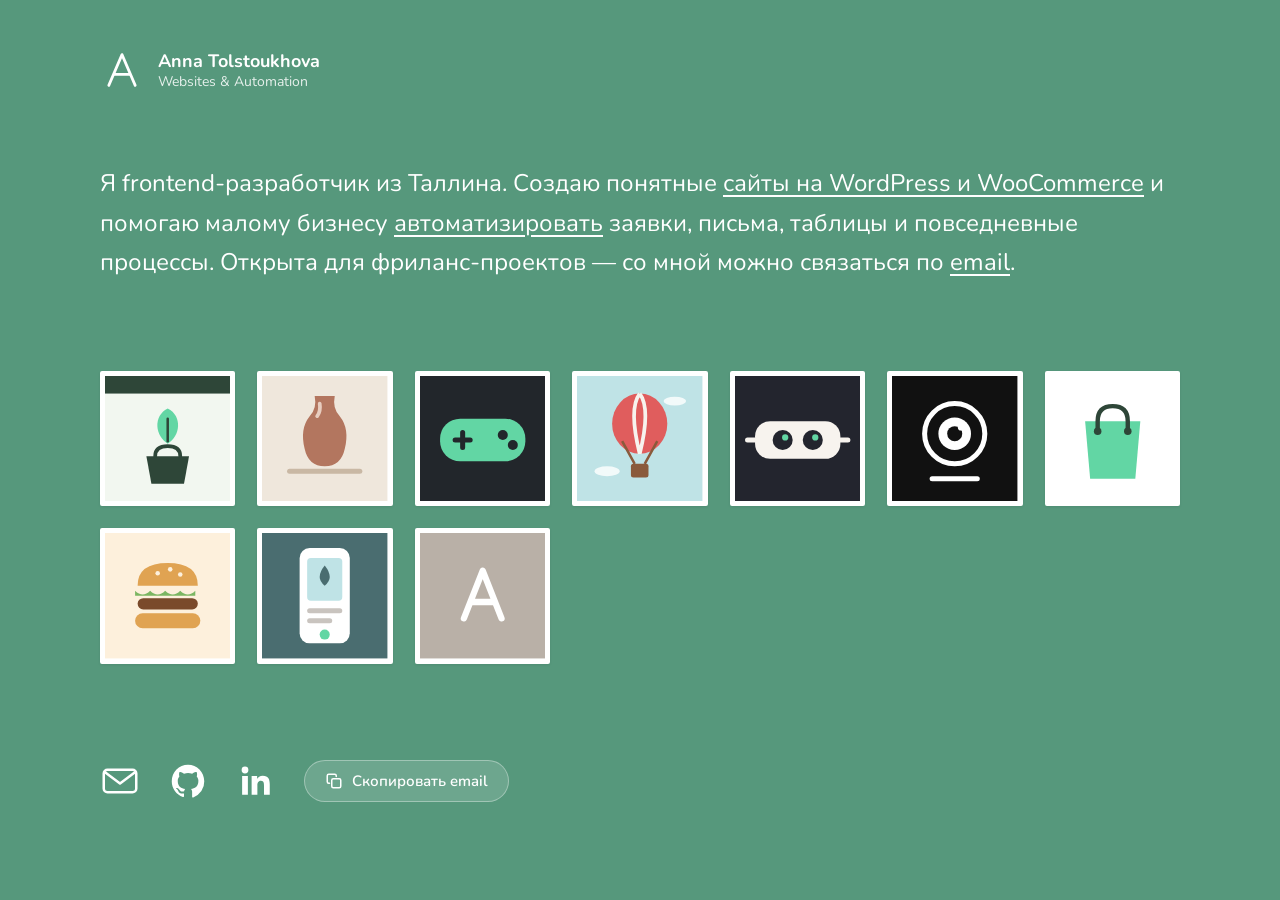
==== index.html @ 7b5680dd "changed background-color" ====
<!DOCTYPE html>
<html lang="ru">

<head>
  <meta charset="UTF-8">
  <meta name="viewport" content="width=device-width, initial-scale=1.0">
  <title>Anna Tolstoukhova — Websites &amp; Automation</title>
  <meta name="description"
    content="Frontend-разработчик из Таллина. Сайты на WordPress и WooCommerce, автоматизация заявок, писем и повседневных процессов малого бизнеса.">
  <meta property="og:title" content="Anna Tolstoukhova — Websites & Automation">
  <meta property="og:description"
    content="Создаю понятные сайты на WordPress и WooCommerce и помогаю малому бизнесу автоматизировать заявки, письма, таблицы и повседневные процессы.">
  <meta property="og:type" content="website">
  <meta property="og:url" content="https://tecna-developer.github.io/portfolio-ai/">
  <meta property="og:image" content="https://tecna-developer.github.io/portfolio-ai/og-image.png?v=1">
  <meta property="og:image:width" content="1200">
  <meta property="og:image:height" content="630">
  <meta property="og:image:alt" content="Anna Tolstoukhova — Websites & Automation">
  <meta name="twitter:card" content="summary_large_image">
  <meta name="twitter:title" content="Anna Tolstoukhova — Websites & Automation">
  <meta name="twitter:description"
    content="Создаю понятные сайты на WordPress и WooCommerce и помогаю малому бизнесу автоматизировать заявки, письма, таблицы и повседневные процессы.">
  <meta name="twitter:image" content="https://tecna-developer.github.io/portfolio-ai/og-image.png?v=1">
  <link rel="preconnect" href="https://fonts.googleapis.com">
  <link rel="preconnect" href="https://fonts.gstatic.com" crossorigin>
  <link href="https://fonts.googleapis.com/css2?family=Nunito:ital,wght@0,400;0,600;0,700;1,400&display=swap"
    rel="stylesheet">
  <link rel="stylesheet" href="style.css?v=3">
  <link rel="icon" href="favicon.svg" type="image/svg+xml">
  <link rel="icon" href="favicon.png" sizes="32x32">
</head>

<body>

  <div class="page">

    <!-- ===== Logo ===== -->
    <header class="brand">
      <div class="brand__mark" aria-hidden="true">
        <svg viewBox="0 0 40 40" fill="none" stroke="currentColor" stroke-width="2.5" stroke-linecap="round"
          stroke-linejoin="round">
          <path d="M8 34 L20 6 L32 34" />
          <path d="M13 24 h14" />
        </svg>
      </div>
      <div class="brand__text">
        <p class="brand__name">Anna Tolstoukhova</p>
        <p class="brand__role">Websites &amp; Automation</p>
      </div>
    </header>

    <!-- ===== Intro ===== -->
    <section class="intro">
      <p>
        Я frontend-разработчик из Таллина. Создаю понятные
        <a href="#works">сайты на WordPress и WooCommerce</a>
        и помогаю малому бизнесу <a href="#works">автоматизировать</a>
        заявки, письма, таблицы и повседневные процессы.
        Открыта для фриланс-проектов — со мной можно связаться по
        <a href="mailto:anna.tolstoukhova@hotmail.com">email</a>.
      </p>
    </section>

    <!-- ===== Works grid ===== -->
    <section class="works" id="works" aria-label="Работы">

      <a class="tile" data-name="Warm Heart" href="https://tecna-developer.github.io/WH/" target="_blank" rel="noopener"
        aria-label="Warm Heart — интернет-магазин пледов (живая версия)">
        <svg viewBox="0 0 100 100">
          <rect width="100" height="100" fill="#f2f7f0" />
          <rect x="0" y="0" width="100" height="14" fill="#2e4638" />
          <path d="M50 26 C62 32 60 48 50 54 C40 48 38 32 50 26 Z" fill="#62d6a4" />
          <path d="M50 34 V52" stroke="#2e4638" stroke-width="2" stroke-linecap="round" />
          <path d="M33 64 h34 l-4 22 h-26 z" fill="#2e4638" />
          <path d="M40 64 q0 -8 10 -8 q10 0 10 8" fill="none" stroke="#2e4638" stroke-width="3"
            stroke-linecap="round" />
        </svg>
      </a>

      <a class="tile" data-name="Ceramic" href="https://ceramic-swart.vercel.app" target="_blank" rel="noopener"
        aria-label="Ceramic Soul — сайт о керамике (живая версия)">
        <svg viewBox="0 0 100 100">
          <rect width="100" height="100" fill="#efe7dc" />
          <path d="M42 16 h16 q-2 10 4 16 q8 10 4 26 q-3 14 -16 14 q-13 0 -16 -14 q-4 -16 4 -26 q6 -6 4 -16 z"
            fill="#b3765f" />
          <path d="M46 22 q1 6 -2 10" stroke="#e8cdbf" stroke-width="3" fill="none" stroke-linecap="round" />
          <rect x="20" y="74" width="60" height="4" rx="2" fill="#c9b8a4" />
        </svg>
      </a>

      <a class="tile" data-name="Gaming Club" href="https://tecna-developer.github.io/Project-store-game/"
        target="_blank" rel="noopener" aria-label="Gaming Club — магазин игр на CSS Grid (живая версия)">
        <svg viewBox="0 0 100 100">
          <rect width="100" height="100" fill="#22262b" />
          <rect x="16" y="34" width="68" height="34" rx="16" fill="#62d6a4" />
          <path d="M34 45 v12 M28 51 h12" stroke="#22262b" stroke-width="4" stroke-linecap="round" />
          <circle cx="66" cy="47" r="4" fill="#22262b" />
          <circle cx="74" cy="55" r="4" fill="#22262b" />
        </svg>
      </a>

      <a class="tile" data-name="Ballons" href="https://tecna-developer.github.io/ballons/" target="_blank"
        rel="noopener" aria-label="Ballons — прогулки по старому Таллинну (живая версия)">
        <svg viewBox="0 0 100 100">
          <rect width="100" height="100" fill="#bfe3e6" />
          <ellipse cx="50" cy="38" rx="22" ry="24" fill="#e05d5d" />
          <path d="M50 14 q9 12 0 48 M50 14 q-9 12 0 48" stroke="#f7f3ee" stroke-width="3" fill="none" />
          <path d="M36 52 L46 70 M64 52 L54 70" stroke="#8a5a3b" stroke-width="2" />
          <rect x="43" y="70" width="14" height="11" rx="2" fill="#8a5a3b" />
          <ellipse cx="24" cy="76" rx="10" ry="4" fill="#fff" opacity=".8" />
          <ellipse cx="78" cy="20" rx="9" ry="3.5" fill="#fff" opacity=".8" />
        </svg>
      </a>

      <a class="tile" data-name="Oculus" href="https://tecna-developer.github.io/oculus/" target="_blank" rel="noopener"
        aria-label="Oculus — лендинг Meta Quest 2 (живая версия)">
        <svg viewBox="0 0 100 100">
          <rect width="100" height="100" fill="#23252e" />
          <rect x="16" y="36" width="68" height="30" rx="12" fill="#f7f3ee" />
          <circle cx="38" cy="51" r="8" fill="#23252e" />
          <circle cx="62" cy="51" r="8" fill="#23252e" />
          <circle cx="40" cy="49" r="2.5" fill="#62d6a4" />
          <circle cx="64" cy="49" r="2.5" fill="#62d6a4" />
          <path d="M16 51 h-6 M84 51 h6" stroke="#f7f3ee" stroke-width="4" stroke-linecap="round" />
        </svg>
      </a>

      <a class="tile" data-name="Monovision Studio" href="https://tecna-developer.github.io/monovision-studio/"
        target="_blank" rel="noopener" aria-label="Monovision Studio — сайт фотостудии (живая версия)">
        <svg viewBox="0 0 100 100">
          <rect width="100" height="100" fill="#111" />
          <circle cx="50" cy="46" r="24" fill="none" stroke="#fff" stroke-width="4" />
          <circle cx="50" cy="46" r="13" fill="#fff" />
          <circle cx="50" cy="46" r="6" fill="#111" />
          <circle cx="55" cy="41" r="2.5" fill="#fff" />
          <rect x="30" y="80" width="40" height="4" rx="2" fill="#fff" />
        </svg>
      </a>

      <a class="tile" data-name="GB-store" href="https://tecna-developer.github.io/GB-store/" target="_blank"
        rel="noopener" aria-label="GB-store — интернет-магазин модной одежды (живая версия)">
        <svg viewBox="0 0 100 100">
          <rect width="100" height="100" fill="#fff" />
          <path d="M28 36 h44 l-4 46 h-36 z" fill="#62d6a4" />
          <path d="M38 42 v-6 q0 -12 12 -12 q12 0 12 12 v6" fill="none" stroke="#2e4638" stroke-width="3.5"
            stroke-linecap="round" />
          <circle cx="38" cy="44" r="3" fill="#2e4638" />
          <circle cx="62" cy="44" r="3" fill="#2e4638" />
        </svg>
      </a>

      <a class="tile" data-name="Burger House" href="https://tecna-developer.github.io/burgers-itlogia/" target="_blank"
        rel="noopener" aria-label="Burger House — лендинг бургерной (живая версия)">
        <svg viewBox="0 0 100 100">
          <rect width="100" height="100" fill="#fdf0dc" />
          <path d="M26 42 q0 -18 24 -18 q24 0 24 18 z" fill="#e0a352" />
          <circle cx="42" cy="32" r="1.8" fill="#fdf0dc" />
          <circle cx="52" cy="29" r="1.8" fill="#fdf0dc" />
          <circle cx="60" cy="33" r="1.8" fill="#fdf0dc" />
          <path d="M24 46 q6 6 12 0 q6 6 12 0 q6 6 12 0 q6 6 12 0 v4 h-48 z" fill="#7bb662" />
          <rect x="26" y="52" width="48" height="9" rx="4.5" fill="#7a4a2b" />
          <rect x="24" y="64" width="52" height="12" rx="6" fill="#e0a352" />
        </svg>
      </a>

      <a class="tile" data-name="WaterPoint Tallinn" href="https://tecna-developer.github.io/waterpoint-tallinn/"
        target="_blank" rel="noopener" aria-label="WaterPoint Tallinn — поиск точек питьевой воды, открыть демо">
        <svg viewBox="0 0 100 100">
          <rect width="100" height="100" fill="#4a6d70" />
          <rect x="30" y="12" width="40" height="76" rx="8" fill="#fff" />
          <rect x="36" y="20" width="28" height="34" rx="3" fill="#bfe3e6" />
          <path d="M50 26 q8 10 0 16 q-8 -6 0 -16" fill="#4a6d70" />
          <rect x="36" y="60" width="28" height="4" rx="2" fill="#c9c4bf" />
          <rect x="36" y="68" width="20" height="4" rx="2" fill="#c9c4bf" />
          <circle cx="50" cy="81" r="4" fill="#62d6a4" />
        </svg>
      </a>

      <a class="tile tile--mark" data-name="Все проекты на GitHub" href="https://github.com/tecna-developer"
        target="_blank" rel="noopener" aria-label="Все проекты на GitHub">
        <svg viewBox="0 0 100 100">
          <rect width="100" height="100" fill="#b9b0a7" />
          <path d="M35 68 L50 30 L65 68 M41 55 h18" fill="none" stroke="#fff" stroke-width="5" stroke-linecap="round"
            stroke-linejoin="round" />
        </svg>
      </a>

    </section>

    <!-- ===== Contacts ===== -->
    <footer class="contacts">
      <a class="contacts__icon" href="mailto:anna.tolstoukhova@hotmail.com" aria-label="Написать письмо">
        <svg viewBox="0 0 32 32" fill="none" stroke="currentColor" stroke-width="2" stroke-linecap="round"
          stroke-linejoin="round">
          <rect x="3" y="7" width="26" height="18" rx="3" />
          <path d="M4 9 L16 18 L28 9" />
        </svg>
      </a>
      <a class="contacts__icon" href="https://github.com/tecna-developer" target="_blank" rel="noopener"
        aria-label="Мой профиль на GitHub">
        <svg viewBox="0 0 32 32" fill="currentColor">
          <path
            d="M16 3C8.8 3 3 8.9 3 16.2c0 5.8 3.7 10.8 8.9 12.5.7.1.9-.3.9-.6v-2.2c-3.6.8-4.4-1.6-4.4-1.6-.6-1.5-1.4-1.9-1.4-1.9-1.2-.8.1-.8.1-.8 1.3.1 2 1.4 2 1.4 1.2 2 3 1.4 3.8 1.1.1-.9.5-1.4.8-1.8-2.9-.3-5.9-1.5-5.9-6.5 0-1.4.5-2.6 1.3-3.5-.1-.3-.6-1.7.1-3.5 0 0 1.1-.3 3.6 1.3a12.2 12.2 0 0 1 6.5 0c2.5-1.7 3.6-1.3 3.6-1.3.7 1.8.2 3.2.1 3.5.8.9 1.3 2.1 1.3 3.5 0 5-3 6.2-5.9 6.5.5.4.9 1.2.9 2.5v3.7c0 .3.2.7.9.6A13.2 13.2 0 0 0 29 16.2C29 8.9 23.2 3 16 3z" />
        </svg>
      </a>
      <a class="contacts__icon" href="https://linkedin.com/in/anna-tolstoukhova-059816204" target="_blank"
        rel="noopener" aria-label="Мой профиль на LinkedIn">
        <svg viewBox="0 0 32 32" fill="currentColor">
          <path
            d="M7.2 4.5a2.7 2.7 0 1 1 0 5.4 2.7 2.7 0 0 1 0-5.4zM4.9 12h4.6v15H4.9V12zm7.6 0h4.4v2.1h.1c.6-1.2 2.1-2.4 4.4-2.4 4.7 0 5.6 3.1 5.6 7.1V27h-4.6v-7.3c0-1.7 0-4-2.4-4s-2.9 1.9-2.9 3.9V27h-4.6V12z" />
        </svg>
      </a>

      <button class="copy-email" id="copyEmail" type="button" data-email="anna.tolstoukhova@hotmail.com"
        aria-label="Скопировать email анны">
        <svg class="copy-email__icon" viewBox="0 0 24 24" fill="none" stroke="currentColor" stroke-width="2"
          stroke-linecap="round" stroke-linejoin="round" aria-hidden="true">
          <rect x="9" y="9" width="12" height="12" rx="2" />
          <path d="M6 15H5a2 2 0 0 1-2-2V5a2 2 0 0 1 2-2h8a2 2 0 0 1 2 2v1" />
        </svg>
        <span class="copy-email__label">Скопировать email</span>
      </button>
    </footer>

  </div>

  <script>
    (function () {
      var btn = document.getElementById('copyEmail');
      if (!btn) return;
      var label = btn.querySelector('.copy-email__label');
      var original = label.textContent;
      var resetTimer;

      async function copyEmail() {
        var email = btn.dataset.email;
        var ok = false;
        try {
          if (navigator.clipboard && window.isSecureContext) {
            await navigator.clipboard.writeText(email);
            ok = true;
          }
        } catch (e) { /* fall through to fallback */ }

        if (!ok) {
          // Fallback for non-secure contexts / older browsers
          var ta = document.createElement('textarea');
          ta.value = email;
          ta.setAttribute('readonly', '');
          ta.style.position = 'absolute';
          ta.style.left = '-9999px';
          document.body.appendChild(ta);
          ta.select();
          try { ok = document.execCommand('copy'); } catch (e) { ok = false; }
          document.body.removeChild(ta);
        }

        clearTimeout(resetTimer);
        btn.classList.toggle('is-copied', ok);
        btn.classList.toggle('is-error', !ok);
        label.textContent = ok ? 'Скопировано ✓' : 'Не удалось — ' + email;
        resetTimer = setTimeout(function () {
          btn.classList.remove('is-copied', 'is-error');
          label.textContent = original;
        }, 2200);
      }

      btn.addEventListener('click', copyEmail);
    })();
  </script>

</body>

</html>
---- style.css ----
/* ============ Flat mint portfolio (по мотивам jonrundle.com) ============ */
:root {
  --bg: #56987c;
  --text: #ffffff;
  --text-soft: rgba(255, 255, 255, 0.85);
  --tile-border: #ffffff;
  --shadow: rgba(0, 0, 0, 0.08);
  --font: 'Nunito', 'Trebuchet MS', system-ui, sans-serif;
}

* {
  margin: 0;
  padding: 0;
  box-sizing: border-box;
}

html {
  scroll-behavior: smooth;
}

body {
  background: var(--bg);
  color: var(--text);
  font-family: var(--font);
  font-size: 17px;
  line-height: 1.6;
  -webkit-font-smoothing: antialiased;
}

.page {
  max-width: 1160px;
  margin: 0 auto;
  padding: 48px 40px 56px;
}

/* ============ Brand ============ */
.brand {
  display: flex;
  align-items: center;
  gap: 14px;
  margin-bottom: 72px;
  animation: fadeDown .7s ease backwards;
}

.brand__mark {
  width: 44px;
  height: 44px;
  color: var(--text);
  flex-shrink: 0;
}

.brand__mark svg {
  width: 100%;
  height: 100%;
}

.brand__name {
  font-weight: 700;
  font-size: 18px;
  line-height: 1.25;
}

.brand__role {
  font-size: 14px;
  color: var(--text-soft);
  line-height: 1.25;
}

/* ============ Intro ============ */
.intro {
  margin-bottom: 88px;
  animation: fadeDown .7s ease .15s backwards;
}

.intro p {
  font-size: 24px;
  font-weight: 400;
  line-height: 1.65;
}

.intro a {
  color: var(--text);
  text-decoration: underline;
  text-decoration-thickness: 1.5px;
  text-underline-offset: 4px;
  transition: opacity .2s ease;
}

.intro a:hover {
  opacity: .75;
}

/* ============ Works grid ============ */
.works {
  display: grid;
  grid-template-columns: repeat(auto-fill, minmax(132px, 1fr));
  gap: 22px;
  margin-bottom: 96px;
}

.tile {
  display: block;
  aspect-ratio: 1;
  background: #fff;
  border: 5px solid var(--tile-border);
  border-radius: 2px;
  box-shadow: 0 1px 3px var(--shadow);
  overflow: hidden;
  transition: transform .25s ease, box-shadow .25s ease;
  animation: fadeIn .6s ease backwards;
}

/* лёгкий каскад появления плиток */
.tile:nth-child(1) {
  animation-delay: .25s;
}

.tile:nth-child(2) {
  animation-delay: .30s;
}

.tile:nth-child(3) {
  animation-delay: .35s;
}

.tile:nth-child(4) {
  animation-delay: .40s;
}

.tile:nth-child(5) {
  animation-delay: .45s;
}

.tile:nth-child(6) {
  animation-delay: .50s;
}

.tile:nth-child(7) {
  animation-delay: .55s;
}

.tile:nth-child(8) {
  animation-delay: .60s;
}

.tile:nth-child(9) {
  animation-delay: .65s;
}

.tile:nth-child(10) {
  animation-delay: .70s;
}

.tile {
  position: relative;
}

/* Подпись проекта, проявляется при наведении */
.tile::after {
  content: attr(data-name);
  position: absolute;
  inset: 0;
  display: flex;
  align-items: flex-end;
  justify-content: center;
  text-align: center;
  padding: 12px 8px 10px;
  font-size: 13px;
  font-weight: 700;
  line-height: 1.25;
  color: #fff;
  background: linear-gradient(to top, rgba(46, 70, 56, 0.92) 0%, rgba(46, 70, 56, 0.55) 45%, rgba(46, 70, 56, 0) 80%);
  opacity: 0;
  transition: opacity .25s ease;
  pointer-events: none;
}

.tile:hover {
  transform: scale(1.08);
  box-shadow: 0 6px 14px var(--shadow);
  z-index: 1;
}

.tile:hover::after,
.tile:focus-visible::after {
  opacity: 1;
}

.tile svg {
  display: block;
  width: 100%;
  height: 100%;
}

/* ============ Contacts ============ */
.contacts {
  display: flex;
  align-items: center;
  flex-wrap: wrap;
  gap: 28px;
  animation: fadeUp .6s ease .75s backwards;
}

.contacts__icon {
  width: 40px;
  height: 40px;
  color: var(--text);
  transition: transform .2s ease, opacity .2s ease;
}

.contacts__icon svg {
  width: 100%;
  height: 100%;
}

.contacts__icon:hover {
  transform: translateY(-3px);
  opacity: .8;
}

/* Copy email button */
.copy-email {
  display: inline-flex;
  align-items: center;
  gap: 9px;
  font-family: var(--font);
  font-size: 15px;
  font-weight: 600;
  color: var(--text);
  background: rgba(255, 255, 255, 0.14);
  border: 1px solid rgba(255, 255, 255, 0.35);
  border-radius: 999px;
  padding: 10px 20px;
  cursor: pointer;
  transition: background .2s ease, border-color .2s ease, transform .2s ease;
}

.copy-email:hover {
  background: rgba(255, 255, 255, 0.24);
  transform: translateY(-2px);
}

.copy-email:active {
  transform: translateY(0);
}

.copy-email__icon {
  width: 18px;
  height: 18px;
  flex-shrink: 0;
}

.copy-email.is-copied {
  background: #ffffff;
  border-color: #ffffff;
  color: #2e4638;
}

.copy-email.is-error {
  background: rgba(255, 255, 255, 0.9);
  border-color: #ffffff;
  color: #8a2b2b;
}

/* ============ Animations ============ */
@keyframes fadeDown {
  from {
    opacity: 0;
    transform: translateY(-14px);
  }

  to {
    opacity: 1;
    transform: translateY(0);
  }
}

@keyframes fadeUp {
  from {
    opacity: 0;
    transform: translateY(14px);
  }

  to {
    opacity: 1;
    transform: translateY(0);
  }
}

@keyframes fadeIn {
  from {
    opacity: 0;
  }

  to {
    opacity: 1;
  }
}

@media (prefers-reduced-motion: reduce) {
  .brand, .intro, .tile, .contacts {
    animation: none;
  }
}

/* ============ Responsive ============ */
@media (max-width: 720px) {
  .page {
    padding: 32px 20px 44px;
  }

  .brand {
    margin-bottom: 48px;
  }

  .intro {
    margin-bottom: 56px;
  }

  .intro p {
    font-size: 20px;
  }

  .works {
    grid-template-columns: repeat(auto-fill, minmax(104px, 1fr));
    gap: 14px;
    margin-bottom: 64px;
  }

  .tile {
    border-width: 4px;
  }

  /* Project name always visible at the bottom of the tile on mobile */
  .tile::after {
    opacity: 1;
    font-size: 12px;
    padding: 10px 6px 8px;
    background: linear-gradient(to top,
        rgba(46, 70, 56, 0.95) 0%,
        rgba(46, 70, 56, 0.72) 38%,
        rgba(46, 70, 56, 0) 72%);
  }
}
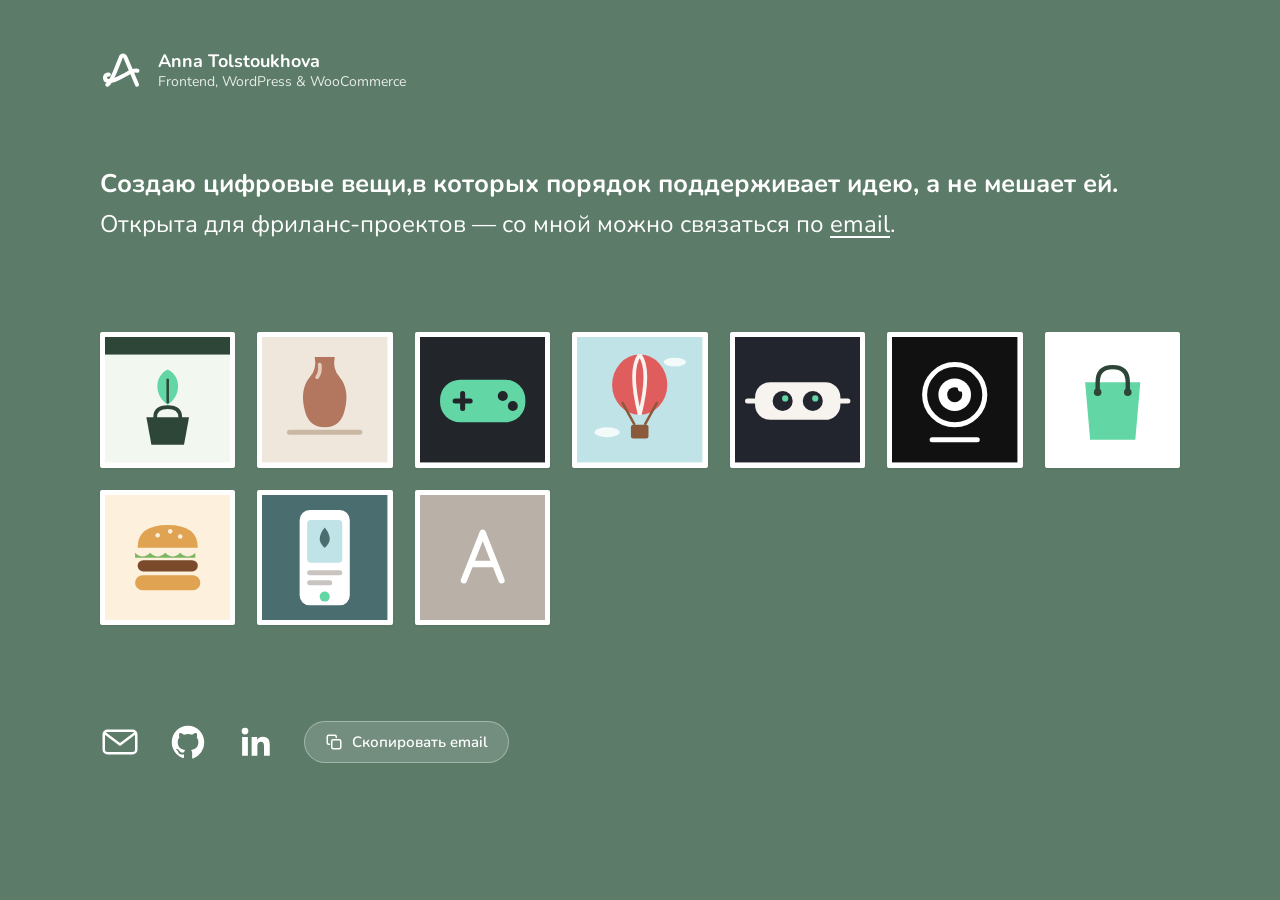
==== commit fc6150d8: "changed brand color and intro text 	new file:   assets/logo-concepts/logo-01-a-spark.png 	new file: " ====
--- a/index.html
+++ b/index.html
@@ -37,34 +37,33 @@
     <!-- ===== Logo ===== -->
     <header class="brand">
       <div class="brand__mark" aria-hidden="true">
-        <svg viewBox="0 0 40 40" fill="none" stroke="currentColor" stroke-width="2.5" stroke-linecap="round"
+        <svg viewBox="0 0 120 120" fill="none" stroke="currentColor" stroke-width="11" stroke-linecap="round"
           stroke-linejoin="round">
-          <path d="M8 34 L20 6 L32 34" />
-          <path d="M13 24 h14" />
+          <path d="M20 100C32 94 44 56 56 27c3-8 10-9 14 0l31 73" />
+          <path d="M24 72c-13 0-14 16-2 18 16 3 35-11 52-20 11-6 20-10 28-8" />
         </svg>
       </div>
       <div class="brand__text">
         <p class="brand__name">Anna Tolstoukhova</p>
-        <p class="brand__role">Websites &amp; Automation</p>
+        <p class="brand__role">Frontend, WordPress &amp; WooCommerce</p>
       </div>
     </header>
 
     <!-- ===== Intro ===== -->
     <section class="intro">
+      <h1 class="intro__text">
+        Создаю цифровые вещи,в которых порядок поддерживает идею, а не мешает ей.</h1>
       <p>
-        Я frontend-разработчик из Таллина. Создаю понятные
-        <a href="#works">сайты на WordPress и WooCommerce</a>
-        и помогаю малому бизнесу <a href="#works">автоматизировать</a>
-        заявки, письма, таблицы и повседневные процессы.
         Открыта для фриланс-проектов — со мной можно связаться по
         <a href="mailto:anna.tolstoukhova@hotmail.com">email</a>.
       </p>
+
     </section>
 
     <!-- ===== Works grid ===== -->
     <section class="works" id="works" aria-label="Работы">
 
-      <a class="tile" data-name="Warm Heart" href="https://tecna-developer.github.io/WH/" target="_blank" rel="noopener"
+      <a class="tile" data-name="Warm Heart" href="https://warmheart.tolstoukhova.com/" target="_blank" rel="noopener"
         aria-label="Warm Heart — интернет-магазин пледов (живая версия)">
         <svg viewBox="0 0 100 100">
           <rect width="100" height="100" fill="#f2f7f0" />
--- a/style.css
+++ b/style.css
@@ -1,6 +1,6 @@
 /* ============ Flat mint portfolio (по мотивам jonrundle.com) ============ */
 :root {
-  --bg: #56987c;
+  --bg: #5C7C69;
   --text: #ffffff;
   --text-soft: rgba(255, 255, 255, 0.85);
   --tile-border: #ffffff;
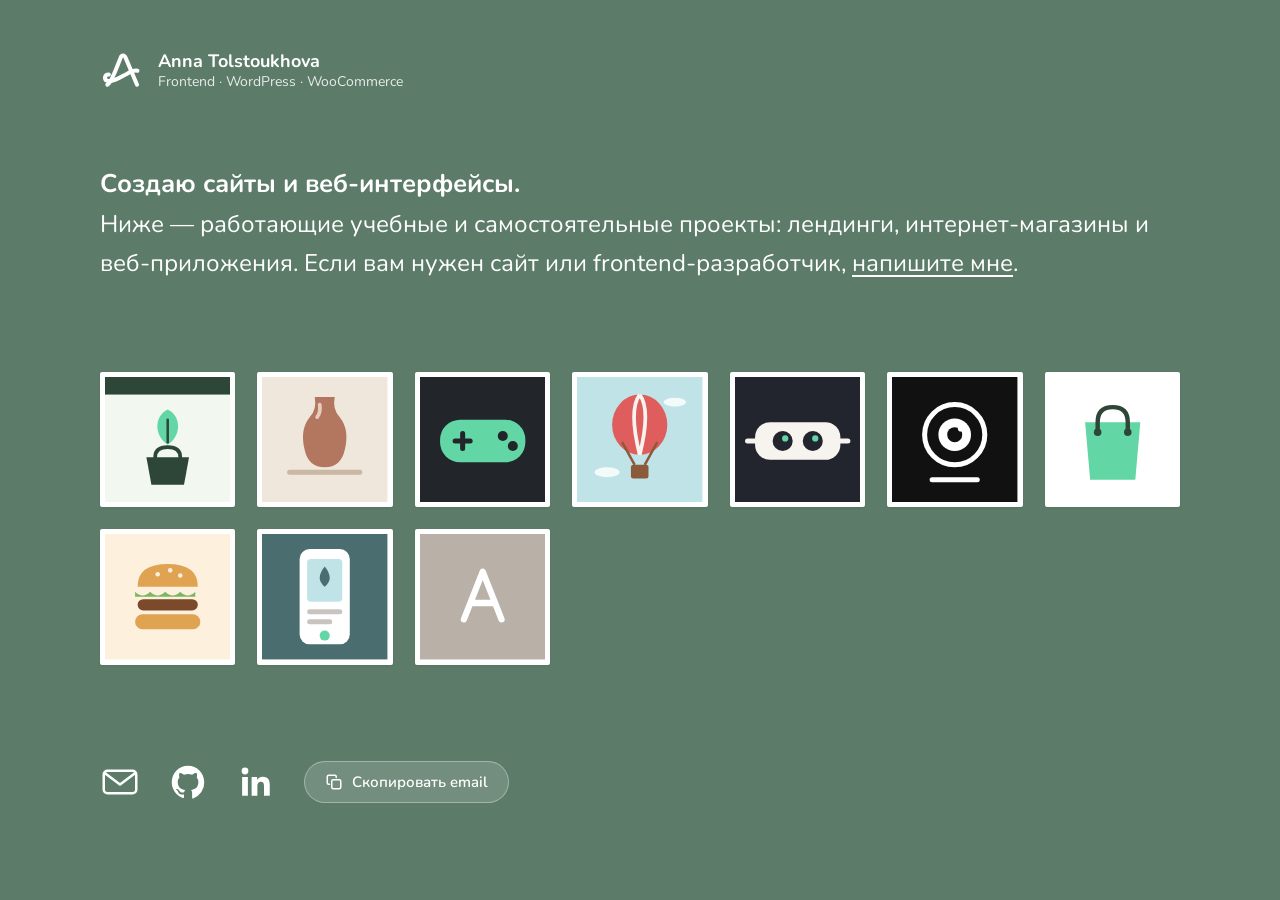
==== commit df0126d3: "Clarified the portfolio" ====
--- a/index.html
+++ b/index.html
@@ -4,22 +4,22 @@
 <head>
   <meta charset="UTF-8">
   <meta name="viewport" content="width=device-width, initial-scale=1.0">
-  <title>Anna Tolstoukhova — Websites &amp; Automation</title>
+  <title>Anna Tolstoukhova — Frontend &amp; WordPress Developer</title>
   <meta name="description"
-    content="Frontend-разработчик из Таллина. Сайты на WordPress и WooCommerce, автоматизация заявок, писем и повседневных процессов малого бизнеса.">
-  <meta property="og:title" content="Anna Tolstoukhova — Websites & Automation">
+    content="Портфолио frontend-разработчика из Таллина: работающие сайты, лендинги и интернет-магазины. Открыта для фриланс-проектов и предложений о работе.">
+  <meta property="og:title" content="Anna Tolstoukhova — Frontend & WordPress Developer">
   <meta property="og:description"
-    content="Создаю понятные сайты на WordPress и WooCommerce и помогаю малому бизнесу автоматизировать заявки, письма, таблицы и повседневные процессы.">
+    content="Работающие учебные и самостоятельные веб-проекты Анны Толстоуховой: лендинги, сайты и интернет-магазины.">
   <meta property="og:type" content="website">
   <meta property="og:url" content="https://tecna-developer.github.io/portfolio-ai/">
   <meta property="og:image" content="https://tecna-developer.github.io/portfolio-ai/og-image.png?v=1">
   <meta property="og:image:width" content="1200">
   <meta property="og:image:height" content="630">
-  <meta property="og:image:alt" content="Anna Tolstoukhova — Websites & Automation">
+  <meta property="og:image:alt" content="Портфолио Anna Tolstoukhova — Frontend & WordPress Developer">
   <meta name="twitter:card" content="summary_large_image">
-  <meta name="twitter:title" content="Anna Tolstoukhova — Websites & Automation">
+  <meta name="twitter:title" content="Anna Tolstoukhova — Frontend & WordPress Developer">
   <meta name="twitter:description"
-    content="Создаю понятные сайты на WordPress и WooCommerce и помогаю малому бизнесу автоматизировать заявки, письма, таблицы и повседневные процессы.">
+    content="Работающие учебные и самостоятельные веб-проекты Анны Толстоуховой: лендинги, сайты и интернет-магазины.">
   <meta name="twitter:image" content="https://tecna-developer.github.io/portfolio-ai/og-image.png?v=1">
   <link rel="preconnect" href="https://fonts.googleapis.com">
   <link rel="preconnect" href="https://fonts.gstatic.com" crossorigin>
@@ -45,17 +45,17 @@
       </div>
       <div class="brand__text">
         <p class="brand__name">Anna Tolstoukhova</p>
-        <p class="brand__role">Frontend, WordPress &amp; WooCommerce</p>
+        <p class="brand__role">Frontend · WordPress · WooCommerce</p>
       </div>
     </header>
 
     <!-- ===== Intro ===== -->
     <section class="intro">
-      <h1 class="intro__text">
-        Создаю цифровые вещи,в которых порядок поддерживает идею, а не мешает ей.</h1>
+      <h1 class="intro__text">Создаю сайты и веб‑интерфейсы.</h1>
       <p>
-        Открыта для фриланс-проектов — со мной можно связаться по
-        <a href="mailto:anna.tolstoukhova@hotmail.com">email</a>.
+        Ниже — работающие учебные и самостоятельные проекты: лендинги, интернет-магазины и веб-приложения.
+        Если вам нужен сайт или frontend‑разработчик,
+        <a href="mailto:anna.tolstoukhova@hotmail.com">напишите мне</a>.
       </p>
 
     </section>
@@ -64,7 +64,7 @@
     <section class="works" id="works" aria-label="Работы">
 
       <a class="tile" data-name="Warm Heart" href="https://warmheart.tolstoukhova.com/" target="_blank" rel="noopener"
-        aria-label="Warm Heart — интернет-магазин пледов (живая версия)">
+        aria-label="Открыть проект Warm Heart — интернет-магазин пледов">
         <svg viewBox="0 0 100 100">
           <rect width="100" height="100" fill="#f2f7f0" />
           <rect x="0" y="0" width="100" height="14" fill="#2e4638" />
@@ -76,8 +76,8 @@
         </svg>
       </a>
 
-      <a class="tile" data-name="Ceramic" href="https://ceramic-swart.vercel.app" target="_blank" rel="noopener"
-        aria-label="Ceramic Soul — сайт о керамике (живая версия)">
+      <a class="tile" data-name="Ceramic Soul" href="https://ceramic-swart.vercel.app" target="_blank" rel="noopener"
+        aria-label="Открыть проект Ceramic Soul — сайт о керамике">
         <svg viewBox="0 0 100 100">
           <rect width="100" height="100" fill="#efe7dc" />
           <path d="M42 16 h16 q-2 10 4 16 q8 10 4 26 q-3 14 -16 14 q-13 0 -16 -14 q-4 -16 4 -26 q6 -6 4 -16 z"
@@ -88,7 +88,7 @@
       </a>
 
       <a class="tile" data-name="Gaming Club" href="https://tecna-developer.github.io/Project-store-game/"
-        target="_blank" rel="noopener" aria-label="Gaming Club — магазин игр на CSS Grid (живая версия)">
+        target="_blank" rel="noopener" aria-label="Открыть проект Gaming Club — интернет-магазин игр">
         <svg viewBox="0 0 100 100">
           <rect width="100" height="100" fill="#22262b" />
           <rect x="16" y="34" width="68" height="34" rx="16" fill="#62d6a4" />
@@ -99,7 +99,7 @@
       </a>
 
       <a class="tile" data-name="Ballons" href="https://tecna-developer.github.io/ballons/" target="_blank"
-        rel="noopener" aria-label="Ballons — прогулки по старому Таллинну (живая версия)">
+        rel="noopener" aria-label="Открыть проект Ballons — прогулки по старому Таллинну">
         <svg viewBox="0 0 100 100">
           <rect width="100" height="100" fill="#bfe3e6" />
           <ellipse cx="50" cy="38" rx="22" ry="24" fill="#e05d5d" />
@@ -112,7 +112,7 @@
       </a>
 
       <a class="tile" data-name="Oculus" href="https://tecna-developer.github.io/oculus/" target="_blank" rel="noopener"
-        aria-label="Oculus — лендинг Meta Quest 2 (живая версия)">
+        aria-label="Открыть проект Oculus — лендинг Meta Quest 2">
         <svg viewBox="0 0 100 100">
           <rect width="100" height="100" fill="#23252e" />
           <rect x="16" y="36" width="68" height="30" rx="12" fill="#f7f3ee" />
@@ -125,7 +125,7 @@
       </a>
 
       <a class="tile" data-name="Monovision Studio" href="https://tecna-developer.github.io/monovision-studio/"
-        target="_blank" rel="noopener" aria-label="Monovision Studio — сайт фотостудии (живая версия)">
+        target="_blank" rel="noopener" aria-label="Открыть проект Monovision Studio — сайт фотостудии">
         <svg viewBox="0 0 100 100">
           <rect width="100" height="100" fill="#111" />
           <circle cx="50" cy="46" r="24" fill="none" stroke="#fff" stroke-width="4" />
@@ -136,8 +136,8 @@
         </svg>
       </a>
 
-      <a class="tile" data-name="GB-store" href="https://tecna-developer.github.io/GB-store/" target="_blank"
-        rel="noopener" aria-label="GB-store — интернет-магазин модной одежды (живая версия)">
+      <a class="tile" data-name="GB Store" href="https://tecna-developer.github.io/GB-store/" target="_blank"
+        rel="noopener" aria-label="Открыть проект GB Store — интернет-магазин одежды">
         <svg viewBox="0 0 100 100">
           <rect width="100" height="100" fill="#fff" />
           <path d="M28 36 h44 l-4 46 h-36 z" fill="#62d6a4" />
@@ -149,7 +149,7 @@
       </a>
 
       <a class="tile" data-name="Burger House" href="https://tecna-developer.github.io/burgers-itlogia/" target="_blank"
-        rel="noopener" aria-label="Burger House — лендинг бургерной (живая версия)">
+        rel="noopener" aria-label="Открыть проект Burger House — лендинг бургерной">
         <svg viewBox="0 0 100 100">
           <rect width="100" height="100" fill="#fdf0dc" />
           <path d="M26 42 q0 -18 24 -18 q24 0 24 18 z" fill="#e0a352" />
@@ -163,7 +163,7 @@
       </a>
 
       <a class="tile" data-name="WaterPoint Tallinn" href="https://tecna-developer.github.io/waterpoint-tallinn/"
-        target="_blank" rel="noopener" aria-label="WaterPoint Tallinn — поиск точек питьевой воды, открыть демо">
+        target="_blank" rel="noopener" aria-label="Открыть проект WaterPoint Tallinn — поиск точек питьевой воды">
         <svg viewBox="0 0 100 100">
           <rect width="100" height="100" fill="#4a6d70" />
           <rect x="30" y="12" width="40" height="76" rx="8" fill="#fff" />
@@ -176,7 +176,7 @@
       </a>
 
       <a class="tile tile--mark" data-name="Все проекты на GitHub" href="https://github.com/tecna-developer"
-        target="_blank" rel="noopener" aria-label="Все проекты на GitHub">
+        target="_blank" rel="noopener" aria-label="Открыть все проекты Анны на GitHub">
         <svg viewBox="0 0 100 100">
           <rect width="100" height="100" fill="#b9b0a7" />
           <path d="M35 68 L50 30 L65 68 M41 55 h18" fill="none" stroke="#fff" stroke-width="5" stroke-linecap="round"
@@ -188,7 +188,7 @@
 
     <!-- ===== Contacts ===== -->
     <footer class="contacts">
-      <a class="contacts__icon" href="mailto:anna.tolstoukhova@hotmail.com" aria-label="Написать письмо">
+      <a class="contacts__icon" href="mailto:anna.tolstoukhova@hotmail.com" aria-label="Написать Анне по email">
         <svg viewBox="0 0 32 32" fill="none" stroke="currentColor" stroke-width="2" stroke-linecap="round"
           stroke-linejoin="round">
           <rect x="3" y="7" width="26" height="18" rx="3" />
@@ -196,14 +196,14 @@
         </svg>
       </a>
       <a class="contacts__icon" href="https://github.com/tecna-developer" target="_blank" rel="noopener"
-        aria-label="Мой профиль на GitHub">
+        aria-label="Открыть профиль Анны на GitHub">
         <svg viewBox="0 0 32 32" fill="currentColor">
           <path
             d="M16 3C8.8 3 3 8.9 3 16.2c0 5.8 3.7 10.8 8.9 12.5.7.1.9-.3.9-.6v-2.2c-3.6.8-4.4-1.6-4.4-1.6-.6-1.5-1.4-1.9-1.4-1.9-1.2-.8.1-.8.1-.8 1.3.1 2 1.4 2 1.4 1.2 2 3 1.4 3.8 1.1.1-.9.5-1.4.8-1.8-2.9-.3-5.9-1.5-5.9-6.5 0-1.4.5-2.6 1.3-3.5-.1-.3-.6-1.7.1-3.5 0 0 1.1-.3 3.6 1.3a12.2 12.2 0 0 1 6.5 0c2.5-1.7 3.6-1.3 3.6-1.3.7 1.8.2 3.2.1 3.5.8.9 1.3 2.1 1.3 3.5 0 5-3 6.2-5.9 6.5.5.4.9 1.2.9 2.5v3.7c0 .3.2.7.9.6A13.2 13.2 0 0 0 29 16.2C29 8.9 23.2 3 16 3z" />
         </svg>
       </a>
       <a class="contacts__icon" href="https://linkedin.com/in/anna-tolstoukhova-059816204" target="_blank"
-        rel="noopener" aria-label="Мой профиль на LinkedIn">
+        rel="noopener" aria-label="Открыть профиль Анны в LinkedIn">
         <svg viewBox="0 0 32 32" fill="currentColor">
           <path
             d="M7.2 4.5a2.7 2.7 0 1 1 0 5.4 2.7 2.7 0 0 1 0-5.4zM4.9 12h4.6v15H4.9V12zm7.6 0h4.4v2.1h.1c.6-1.2 2.1-2.4 4.4-2.4 4.7 0 5.6 3.1 5.6 7.1V27h-4.6v-7.3c0-1.7 0-4-2.4-4s-2.9 1.9-2.9 3.9V27h-4.6V12z" />
@@ -211,7 +211,7 @@
       </a>
 
       <button class="copy-email" id="copyEmail" type="button" data-email="anna.tolstoukhova@hotmail.com"
-        aria-label="Скопировать email анны">
+        aria-describedby="copyEmailStatus">
         <svg class="copy-email__icon" viewBox="0 0 24 24" fill="none" stroke="currentColor" stroke-width="2"
           stroke-linecap="round" stroke-linejoin="round" aria-hidden="true">
           <rect x="9" y="9" width="12" height="12" rx="2" />
@@ -219,6 +219,7 @@
         </svg>
         <span class="copy-email__label">Скопировать email</span>
       </button>
+      <span class="sr-only" id="copyEmailStatus" role="status" aria-live="polite"></span>
     </footer>
 
   </div>
@@ -228,6 +229,7 @@
       var btn = document.getElementById('copyEmail');
       if (!btn) return;
       var label = btn.querySelector('.copy-email__label');
+      var status = document.getElementById('copyEmailStatus');
       var original = label.textContent;
       var resetTimer;
 
@@ -257,11 +259,14 @@
         clearTimeout(resetTimer);
         btn.classList.toggle('is-copied', ok);
         btn.classList.toggle('is-error', !ok);
-        label.textContent = ok ? 'Скопировано ✓' : 'Не удалось — ' + email;
+        label.textContent = ok ? 'Email скопирован' : 'Не удалось скопировать — ' + email;
+        status.textContent = ok
+          ? 'Email Анны скопирован в буфер обмена.'
+          : 'Не удалось скопировать email. Адрес: ' + email;
         resetTimer = setTimeout(function () {
           btn.classList.remove('is-copied', 'is-error');
           label.textContent = original;
-        }, 2200);
+        }, ok ? 2200 : 8000);
       }
 
       btn.addEventListener('click', copyEmail);
@@ -270,4 +275,4 @@
 
 </body>
 
-</html>+</html>
--- a/style.css
+++ b/style.css
@@ -12,6 +12,18 @@
   margin: 0;
   padding: 0;
   box-sizing: border-box;
+}
+
+.sr-only {
+  position: absolute;
+  width: 1px;
+  height: 1px;
+  padding: 0;
+  margin: -1px;
+  overflow: hidden;
+  clip: rect(0, 0, 0, 0);
+  white-space: nowrap;
+  border: 0;
 }
 
 html {
@@ -341,4 +353,4 @@
         rgba(46, 70, 56, 0.72) 38%,
         rgba(46, 70, 56, 0) 72%);
   }
-}+}
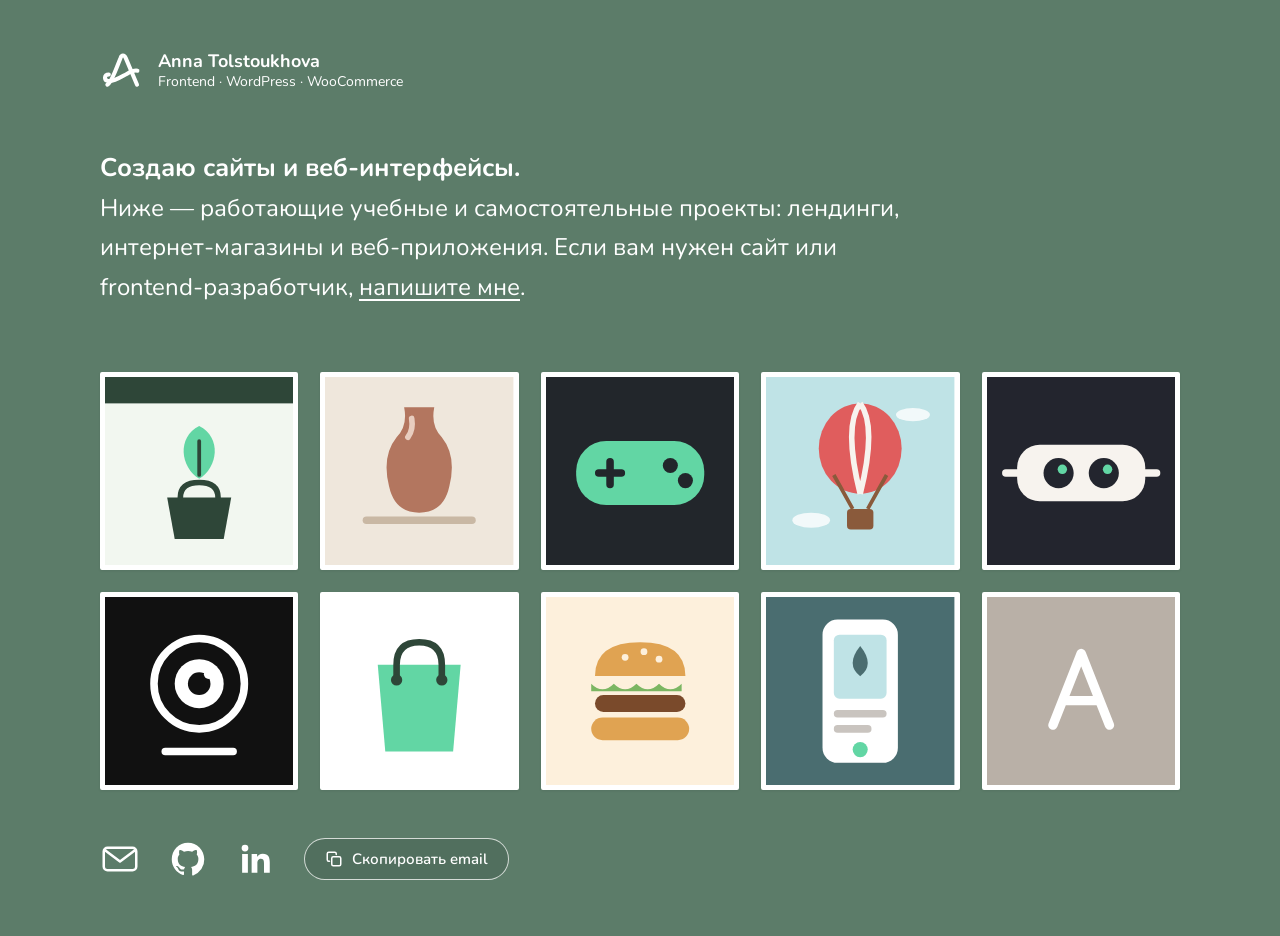
==== commit 99ec439e: "Point social meta tags at tolstoukhova.com og:url, og:image and twitter:image still advertised the G" ====
--- a/index.html
+++ b/index.html
@@ -11,8 +11,8 @@
   <meta property="og:description"
     content="Работающие учебные и самостоятельные веб-проекты Анны Толстоуховой: лендинги, сайты и интернет-магазины.">
   <meta property="og:type" content="website">
-  <meta property="og:url" content="https://tecna-developer.github.io/portfolio-ai/">
-  <meta property="og:image" content="https://tecna-developer.github.io/portfolio-ai/og-image.png?v=1">
+  <meta property="og:url" content="https://tolstoukhova.com/">
+  <meta property="og:image" content="https://tolstoukhova.com/og-image.png?v=1">
   <meta property="og:image:width" content="1200">
   <meta property="og:image:height" content="630">
   <meta property="og:image:alt" content="Портфолио Anna Tolstoukhova — Frontend & WordPress Developer">
@@ -20,7 +20,7 @@
   <meta name="twitter:title" content="Anna Tolstoukhova — Frontend & WordPress Developer">
   <meta name="twitter:description"
     content="Работающие учебные и самостоятельные веб-проекты Анны Толстоуховой: лендинги, сайты и интернет-магазины.">
-  <meta name="twitter:image" content="https://tecna-developer.github.io/portfolio-ai/og-image.png?v=1">
+  <meta name="twitter:image" content="https://tolstoukhova.com/og-image.png?v=1">
   <link rel="preconnect" href="https://fonts.googleapis.com">
   <link rel="preconnect" href="https://fonts.gstatic.com" crossorigin>
   <link href="https://fonts.googleapis.com/css2?family=Nunito:ital,wght@0,400;0,600;0,700;1,400&display=swap"
--- a/style.css
+++ b/style.css
@@ -2,7 +2,10 @@
 :root {
   --bg: #5C7C69;
   --text: #ffffff;
-  --text-soft: rgba(255, 255, 255, 0.85);
+  --text-soft: #ffffff;
+  --control-bg: rgba(46, 70, 56, 0.22);
+  --control-bg-hover: rgba(46, 70, 56, 0.38);
+  --control-border: rgba(255, 255, 255, 0.75);
   --tile-border: #ffffff;
   --shadow: rgba(0, 0, 0, 0.08);
   --font: 'Nunito', 'Trebuchet MS', system-ui, sans-serif;
@@ -50,7 +53,7 @@
   display: flex;
   align-items: center;
   gap: 14px;
-  margin-bottom: 72px;
+  margin-bottom: 56px;
   animation: fadeDown .7s ease backwards;
 }
 
@@ -80,14 +83,20 @@
 
 /* ============ Intro ============ */
 .intro {
-  margin-bottom: 88px;
+  max-width: 900px;
+  margin-bottom: 64px;
   animation: fadeDown .7s ease .15s backwards;
+}
+
+.intro__text {
+  text-wrap: balance;
 }
 
 .intro p {
   font-size: 24px;
   font-weight: 400;
   line-height: 1.65;
+  text-wrap: pretty;
 }
 
 .intro a {
@@ -105,9 +114,9 @@
 /* ============ Works grid ============ */
 .works {
   display: grid;
-  grid-template-columns: repeat(auto-fill, minmax(132px, 1fr));
+  grid-template-columns: repeat(5, minmax(0, 1fr));
   gap: 22px;
-  margin-bottom: 96px;
+  margin-bottom: 48px;
 }
 
 .tile {
@@ -239,8 +248,8 @@
   font-size: 15px;
   font-weight: 600;
   color: var(--text);
-  background: rgba(255, 255, 255, 0.14);
-  border: 1px solid rgba(255, 255, 255, 0.35);
+  background: var(--control-bg);
+  border: 1px solid var(--control-border);
   border-radius: 999px;
   padding: 10px 20px;
   cursor: pointer;
@@ -248,7 +257,7 @@
 }
 
 .copy-email:hover {
-  background: rgba(255, 255, 255, 0.24);
+  background: var(--control-bg-hover);
   transform: translateY(-2px);
 }
 
@@ -316,17 +325,23 @@
 }
 
 /* ============ Responsive ============ */
+@media (max-width: 900px) {
+  .works {
+    grid-template-columns: repeat(4, minmax(0, 1fr));
+  }
+}
+
 @media (max-width: 720px) {
   .page {
     padding: 32px 20px 44px;
   }
 
   .brand {
-    margin-bottom: 48px;
+    margin-bottom: 40px;
   }
 
   .intro {
-    margin-bottom: 56px;
+    margin-bottom: 40px;
   }
 
   .intro p {
@@ -334,9 +349,9 @@
   }
 
   .works {
-    grid-template-columns: repeat(auto-fill, minmax(104px, 1fr));
+    grid-template-columns: repeat(2, minmax(0, 1fr));
     gap: 14px;
-    margin-bottom: 64px;
+    margin-bottom: 48px;
   }
 
   .tile {
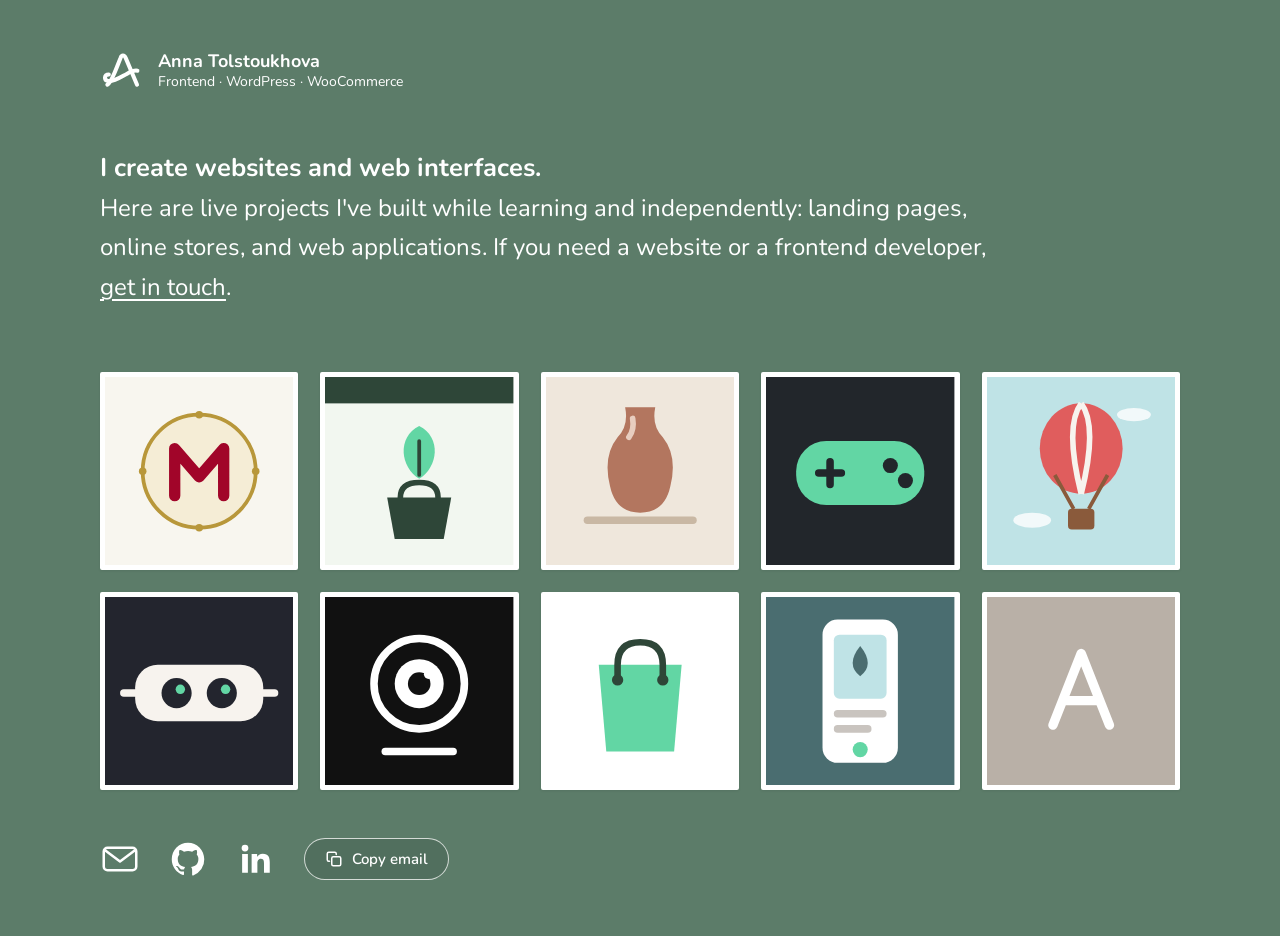
==== commit df0767e2: "Add the Maksims OÜ tile and finish the English translation Maksims OÜ leads the grid — a concept red" ====
--- a/index.html
+++ b/index.html
@@ -1,33 +1,35 @@
 <!DOCTYPE html>
-<html lang="ru">
+<html lang="en">
 
 <head>
   <meta charset="UTF-8">
   <meta name="viewport" content="width=device-width, initial-scale=1.0">
   <title>Anna Tolstoukhova — Frontend &amp; WordPress Developer</title>
   <meta name="description"
-    content="Портфолио frontend-разработчика из Таллина: работающие сайты, лендинги и интернет-магазины. Открыта для фриланс-проектов и предложений о работе.">
+    content="Portfolio of a frontend developer based in Tallinn: live websites, landing pages and online stores. Open to freelance projects and job offers.">
   <meta property="og:title" content="Anna Tolstoukhova — Frontend & WordPress Developer">
   <meta property="og:description"
-    content="Работающие учебные и самостоятельные веб-проекты Анны Толстоуховой: лендинги, сайты и интернет-магазины.">
+    content="Live web projects by Anna Tolstoukhova, built while learning and independently: landing pages, websites and online stores.">
   <meta property="og:type" content="website">
   <meta property="og:url" content="https://tolstoukhova.com/">
   <meta property="og:image" content="https://tolstoukhova.com/og-image.png?v=1">
   <meta property="og:image:width" content="1200">
   <meta property="og:image:height" content="630">
-  <meta property="og:image:alt" content="Портфолио Anna Tolstoukhova — Frontend & WordPress Developer">
+  <meta property="og:image:alt" content="Portfolio of Anna Tolstoukhova — Frontend &amp; WordPress Developer">
   <meta name="twitter:card" content="summary_large_image">
   <meta name="twitter:title" content="Anna Tolstoukhova — Frontend & WordPress Developer">
   <meta name="twitter:description"
-    content="Работающие учебные и самостоятельные веб-проекты Анны Толстоуховой: лендинги, сайты и интернет-магазины.">
+    content="Live web projects by Anna Tolstoukhova, built while learning and independently: landing pages, websites and online stores.">
   <meta name="twitter:image" content="https://tolstoukhova.com/og-image.png?v=1">
   <link rel="preconnect" href="https://fonts.googleapis.com">
   <link rel="preconnect" href="https://fonts.gstatic.com" crossorigin>
   <link href="https://fonts.googleapis.com/css2?family=Nunito:ital,wght@0,400;0,600;0,700;1,400&display=swap"
     rel="stylesheet">
   <link rel="stylesheet" href="style.css?v=3">
-  <link rel="icon" href="favicon.svg" type="image/svg+xml">
-  <link rel="icon" href="favicon.png" sizes="32x32">
+  <link rel="icon" href="favicon.ico?v=2">
+  <link rel="icon" href="favicon.png?v=2" type="image/png" sizes="32x32">
+  <link rel="icon" href="favicon.svg?v=2" type="image/svg+xml" sizes="any">
+  <link rel="apple-touch-icon" href="apple-touch-icon.png?v=2" sizes="180x180">
 </head>
 
 <body>
@@ -51,20 +53,34 @@
 
     <!-- ===== Intro ===== -->
     <section class="intro">
-      <h1 class="intro__text">Создаю сайты и веб‑интерфейсы.</h1>
+      <h1 class="intro__text">I create websites and web interfaces.</h1>
       <p>
-        Ниже — работающие учебные и самостоятельные проекты: лендинги, интернет-магазины и веб-приложения.
-        Если вам нужен сайт или frontend‑разработчик,
-        <a href="mailto:anna.tolstoukhova@hotmail.com">напишите мне</a>.
+        Here are live projects I've built while learning and independently: landing pages, online stores, and web
+        applications. If you need a website or a frontend developer,
+        <a href="mailto:anna.tolstoukhova@hotmail.com">get in touch</a>.
       </p>
 
     </section>
 
     <!-- ===== Works grid ===== -->
-    <section class="works" id="works" aria-label="Работы">
+    <section class="works" id="works" aria-label="Work">
+
+      <a class="tile" data-name="Maksims OÜ" href="https://maksims.tolstouhhova.ee" target="_blank" rel="noopener"
+        aria-label="Open the Maksims OÜ project — a concept redesign for a Tallinn accounting firm">
+        <svg viewBox="0 0 100 100">
+          <rect width="100" height="100" fill="#f8f6ef" />
+          <circle cx="50" cy="50" r="30" fill="#f5edd6" stroke="#b8973a" stroke-width="2" />
+          <circle cx="50" cy="20" r="2" fill="#b8973a" />
+          <circle cx="80" cy="50" r="2" fill="#b8973a" />
+          <circle cx="50" cy="80" r="2" fill="#b8973a" />
+          <circle cx="20" cy="50" r="2" fill="#b8973a" />
+          <path d="M37 63 V38 l13 15 l13 -15 v25" fill="none" stroke="#a10529" stroke-width="6"
+            stroke-linecap="round" stroke-linejoin="round" />
+        </svg>
+      </a>
 
       <a class="tile" data-name="Warm Heart" href="https://warmheart.tolstoukhova.com/" target="_blank" rel="noopener"
-        aria-label="Открыть проект Warm Heart — интернет-магазин пледов">
+        aria-label="Open the Warm Heart project — an online store for blankets">
         <svg viewBox="0 0 100 100">
           <rect width="100" height="100" fill="#f2f7f0" />
           <rect x="0" y="0" width="100" height="14" fill="#2e4638" />
@@ -77,7 +93,7 @@
       </a>
 
       <a class="tile" data-name="Ceramic Soul" href="https://ceramic-swart.vercel.app" target="_blank" rel="noopener"
-        aria-label="Открыть проект Ceramic Soul — сайт о керамике">
+        aria-label="Open the Ceramic Soul project — a site about ceramics">
         <svg viewBox="0 0 100 100">
           <rect width="100" height="100" fill="#efe7dc" />
           <path d="M42 16 h16 q-2 10 4 16 q8 10 4 26 q-3 14 -16 14 q-13 0 -16 -14 q-4 -16 4 -26 q6 -6 4 -16 z"
@@ -88,7 +104,7 @@
       </a>
 
       <a class="tile" data-name="Gaming Club" href="https://tecna-developer.github.io/Project-store-game/"
-        target="_blank" rel="noopener" aria-label="Открыть проект Gaming Club — интернет-магазин игр">
+        target="_blank" rel="noopener" aria-label="Open the Gaming Club project — an online game store">
         <svg viewBox="0 0 100 100">
           <rect width="100" height="100" fill="#22262b" />
           <rect x="16" y="34" width="68" height="34" rx="16" fill="#62d6a4" />
@@ -99,7 +115,7 @@
       </a>
 
       <a class="tile" data-name="Ballons" href="https://tecna-developer.github.io/ballons/" target="_blank"
-        rel="noopener" aria-label="Открыть проект Ballons — прогулки по старому Таллинну">
+        rel="noopener" aria-label="Open the Ballons project — balloon rides over old Tallinn">
         <svg viewBox="0 0 100 100">
           <rect width="100" height="100" fill="#bfe3e6" />
           <ellipse cx="50" cy="38" rx="22" ry="24" fill="#e05d5d" />
@@ -112,7 +128,7 @@
       </a>
 
       <a class="tile" data-name="Oculus" href="https://tecna-developer.github.io/oculus/" target="_blank" rel="noopener"
-        aria-label="Открыть проект Oculus — лендинг Meta Quest 2">
+        aria-label="Open the Oculus project — a Meta Quest 2 landing page">
         <svg viewBox="0 0 100 100">
           <rect width="100" height="100" fill="#23252e" />
           <rect x="16" y="36" width="68" height="30" rx="12" fill="#f7f3ee" />
@@ -125,7 +141,7 @@
       </a>
 
       <a class="tile" data-name="Monovision Studio" href="https://tecna-developer.github.io/monovision-studio/"
-        target="_blank" rel="noopener" aria-label="Открыть проект Monovision Studio — сайт фотостудии">
+        target="_blank" rel="noopener" aria-label="Open the Monovision Studio project — a photography studio site">
         <svg viewBox="0 0 100 100">
           <rect width="100" height="100" fill="#111" />
           <circle cx="50" cy="46" r="24" fill="none" stroke="#fff" stroke-width="4" />
@@ -137,7 +153,7 @@
       </a>
 
       <a class="tile" data-name="GB Store" href="https://tecna-developer.github.io/GB-store/" target="_blank"
-        rel="noopener" aria-label="Открыть проект GB Store — интернет-магазин одежды">
+        rel="noopener" aria-label="Open the GB Store project — an online clothing store">
         <svg viewBox="0 0 100 100">
           <rect width="100" height="100" fill="#fff" />
           <path d="M28 36 h44 l-4 46 h-36 z" fill="#62d6a4" />
@@ -148,22 +164,8 @@
         </svg>
       </a>
 
-      <a class="tile" data-name="Burger House" href="https://tecna-developer.github.io/burgers-itlogia/" target="_blank"
-        rel="noopener" aria-label="Открыть проект Burger House — лендинг бургерной">
-        <svg viewBox="0 0 100 100">
-          <rect width="100" height="100" fill="#fdf0dc" />
-          <path d="M26 42 q0 -18 24 -18 q24 0 24 18 z" fill="#e0a352" />
-          <circle cx="42" cy="32" r="1.8" fill="#fdf0dc" />
-          <circle cx="52" cy="29" r="1.8" fill="#fdf0dc" />
-          <circle cx="60" cy="33" r="1.8" fill="#fdf0dc" />
-          <path d="M24 46 q6 6 12 0 q6 6 12 0 q6 6 12 0 q6 6 12 0 v4 h-48 z" fill="#7bb662" />
-          <rect x="26" y="52" width="48" height="9" rx="4.5" fill="#7a4a2b" />
-          <rect x="24" y="64" width="52" height="12" rx="6" fill="#e0a352" />
-        </svg>
-      </a>
-
       <a class="tile" data-name="WaterPoint Tallinn" href="https://tecna-developer.github.io/waterpoint-tallinn/"
-        target="_blank" rel="noopener" aria-label="Открыть проект WaterPoint Tallinn — поиск точек питьевой воды">
+        target="_blank" rel="noopener" aria-label="Open the WaterPoint Tallinn project — finding public drinking water points">
         <svg viewBox="0 0 100 100">
           <rect width="100" height="100" fill="#4a6d70" />
           <rect x="30" y="12" width="40" height="76" rx="8" fill="#fff" />
@@ -175,8 +177,8 @@
         </svg>
       </a>
 
-      <a class="tile tile--mark" data-name="Все проекты на GitHub" href="https://github.com/tecna-developer"
-        target="_blank" rel="noopener" aria-label="Открыть все проекты Анны на GitHub">
+      <a class="tile tile--mark" data-name="All projects on GitHub" href="https://github.com/tecna-developer"
+        target="_blank" rel="noopener" aria-label="Open all of Anna's projects on GitHub">
         <svg viewBox="0 0 100 100">
           <rect width="100" height="100" fill="#b9b0a7" />
           <path d="M35 68 L50 30 L65 68 M41 55 h18" fill="none" stroke="#fff" stroke-width="5" stroke-linecap="round"
@@ -188,7 +190,7 @@
 
     <!-- ===== Contacts ===== -->
     <footer class="contacts">
-      <a class="contacts__icon" href="mailto:anna.tolstoukhova@hotmail.com" aria-label="Написать Анне по email">
+      <a class="contacts__icon" href="mailto:anna.tolstoukhova@hotmail.com" aria-label="Email Anna">
         <svg viewBox="0 0 32 32" fill="none" stroke="currentColor" stroke-width="2" stroke-linecap="round"
           stroke-linejoin="round">
           <rect x="3" y="7" width="26" height="18" rx="3" />
@@ -196,14 +198,14 @@
         </svg>
       </a>
       <a class="contacts__icon" href="https://github.com/tecna-developer" target="_blank" rel="noopener"
-        aria-label="Открыть профиль Анны на GitHub">
+        aria-label="Open Anna's GitHub profile">
         <svg viewBox="0 0 32 32" fill="currentColor">
           <path
             d="M16 3C8.8 3 3 8.9 3 16.2c0 5.8 3.7 10.8 8.9 12.5.7.1.9-.3.9-.6v-2.2c-3.6.8-4.4-1.6-4.4-1.6-.6-1.5-1.4-1.9-1.4-1.9-1.2-.8.1-.8.1-.8 1.3.1 2 1.4 2 1.4 1.2 2 3 1.4 3.8 1.1.1-.9.5-1.4.8-1.8-2.9-.3-5.9-1.5-5.9-6.5 0-1.4.5-2.6 1.3-3.5-.1-.3-.6-1.7.1-3.5 0 0 1.1-.3 3.6 1.3a12.2 12.2 0 0 1 6.5 0c2.5-1.7 3.6-1.3 3.6-1.3.7 1.8.2 3.2.1 3.5.8.9 1.3 2.1 1.3 3.5 0 5-3 6.2-5.9 6.5.5.4.9 1.2.9 2.5v3.7c0 .3.2.7.9.6A13.2 13.2 0 0 0 29 16.2C29 8.9 23.2 3 16 3z" />
         </svg>
       </a>
       <a class="contacts__icon" href="https://linkedin.com/in/anna-tolstoukhova-059816204" target="_blank"
-        rel="noopener" aria-label="Открыть профиль Анны в LinkedIn">
+        rel="noopener" aria-label="Open Anna's LinkedIn profile">
         <svg viewBox="0 0 32 32" fill="currentColor">
           <path
             d="M7.2 4.5a2.7 2.7 0 1 1 0 5.4 2.7 2.7 0 0 1 0-5.4zM4.9 12h4.6v15H4.9V12zm7.6 0h4.4v2.1h.1c.6-1.2 2.1-2.4 4.4-2.4 4.7 0 5.6 3.1 5.6 7.1V27h-4.6v-7.3c0-1.7 0-4-2.4-4s-2.9 1.9-2.9 3.9V27h-4.6V12z" />
@@ -217,7 +219,7 @@
           <rect x="9" y="9" width="12" height="12" rx="2" />
           <path d="M6 15H5a2 2 0 0 1-2-2V5a2 2 0 0 1 2-2h8a2 2 0 0 1 2 2v1" />
         </svg>
-        <span class="copy-email__label">Скопировать email</span>
+        <span class="copy-email__label">Copy email</span>
       </button>
       <span class="sr-only" id="copyEmailStatus" role="status" aria-live="polite"></span>
     </footer>
@@ -259,10 +261,10 @@
         clearTimeout(resetTimer);
         btn.classList.toggle('is-copied', ok);
         btn.classList.toggle('is-error', !ok);
-        label.textContent = ok ? 'Email скопирован' : 'Не удалось скопировать — ' + email;
+        label.textContent = ok ? 'Email copied' : `Copy failed — ${email}`;
         status.textContent = ok
-          ? 'Email Анны скопирован в буфер обмена.'
-          : 'Не удалось скопировать email. Адрес: ' + email;
+          ? "Anna's email address was copied to the clipboard."
+          : `The email address couldn't be copied. Address: ${email}`;
         resetTimer = setTimeout(function () {
           btn.classList.remove('is-copied', 'is-error');
           label.textContent = original;
--- a/style.css
+++ b/style.css
@@ -319,8 +319,19 @@
 }
 
 @media (prefers-reduced-motion: reduce) {
+  html {
+    scroll-behavior: auto;
+  }
+
   .brand, .intro, .tile, .contacts {
     animation: none;
+  }
+
+  .tile:hover,
+  .contacts__icon:hover,
+  .copy-email:hover,
+  .copy-email:active {
+    transform: none;
   }
 }
 
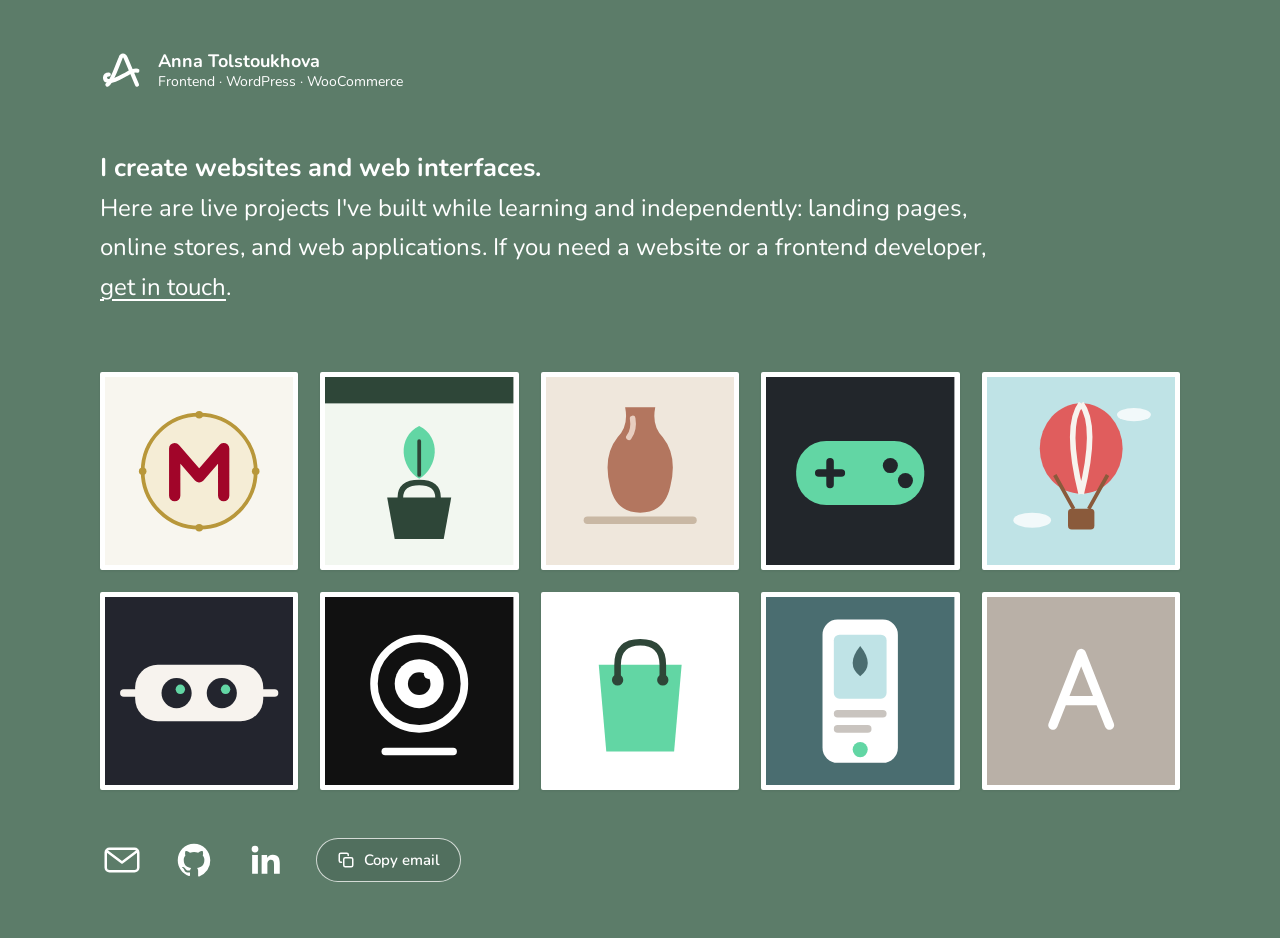
==== commit 0c74b700: "Add SEO basics, Pinterest verification and larger tap targets - robots.txt and sitemap.xml, document" ====
--- a/index.html
+++ b/index.html
@@ -4,15 +4,17 @@
 <head>
   <meta charset="UTF-8">
   <meta name="viewport" content="width=device-width, initial-scale=1.0">
+  <meta name="p:domain_verify" content="c7ffd952975d9203316d21b6bb373f44">
   <title>Anna Tolstoukhova — Frontend &amp; WordPress Developer</title>
   <meta name="description"
     content="Portfolio of a frontend developer based in Tallinn: live websites, landing pages and online stores. Open to freelance projects and job offers.">
+  <link rel="canonical" href="https://tolstoukhova.com/">
   <meta property="og:title" content="Anna Tolstoukhova — Frontend & WordPress Developer">
   <meta property="og:description"
     content="Live web projects by Anna Tolstoukhova, built while learning and independently: landing pages, websites and online stores.">
   <meta property="og:type" content="website">
   <meta property="og:url" content="https://tolstoukhova.com/">
-  <meta property="og:image" content="https://tolstoukhova.com/og-image.png?v=1">
+  <meta property="og:image" content="https://tolstoukhova.com/og-image.png?v=2">
   <meta property="og:image:width" content="1200">
   <meta property="og:image:height" content="630">
   <meta property="og:image:alt" content="Portfolio of Anna Tolstoukhova — Frontend &amp; WordPress Developer">
@@ -20,7 +22,7 @@
   <meta name="twitter:title" content="Anna Tolstoukhova — Frontend & WordPress Developer">
   <meta name="twitter:description"
     content="Live web projects by Anna Tolstoukhova, built while learning and independently: landing pages, websites and online stores.">
-  <meta name="twitter:image" content="https://tolstoukhova.com/og-image.png?v=1">
+  <meta name="twitter:image" content="https://tolstoukhova.com/og-image.png?v=2">
   <link rel="preconnect" href="https://fonts.googleapis.com">
   <link rel="preconnect" href="https://fonts.gstatic.com" crossorigin>
   <link href="https://fonts.googleapis.com/css2?family=Nunito:ital,wght@0,400;0,600;0,700;1,400&display=swap"
--- a/style.css
+++ b/style.css
@@ -223,15 +223,17 @@
 }
 
 .contacts__icon {
+  display: grid;
+  place-items: center;
+  width: 44px;
+  height: 44px;
+  color: var(--text);
+  transition: transform .2s ease, opacity .2s ease;
+}
+
+.contacts__icon svg {
   width: 40px;
   height: 40px;
-  color: var(--text);
-  transition: transform .2s ease, opacity .2s ease;
-}
-
-.contacts__icon svg {
-  width: 100%;
-  height: 100%;
 }
 
 .contacts__icon:hover {
@@ -243,6 +245,7 @@
 .copy-email {
   display: inline-flex;
   align-items: center;
+  min-height: 44px;
   gap: 9px;
   font-family: var(--font);
   font-size: 15px;
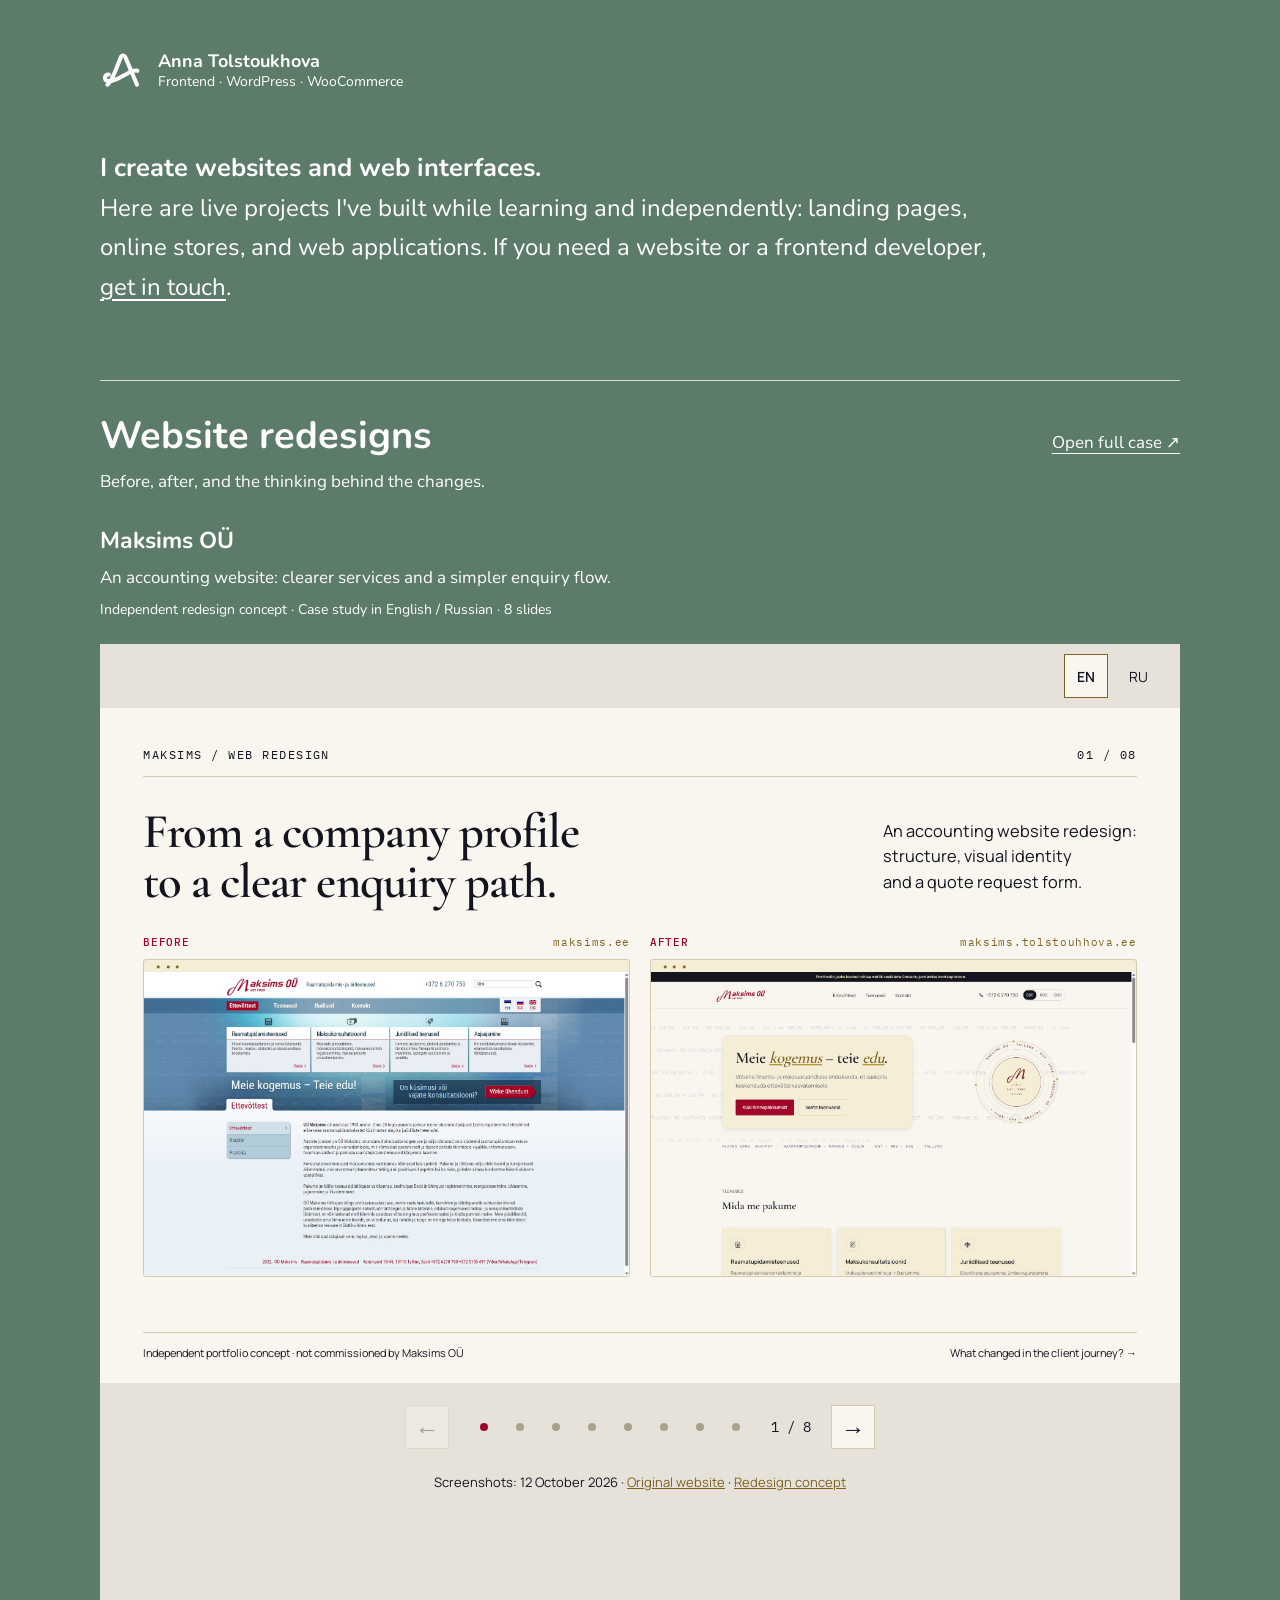
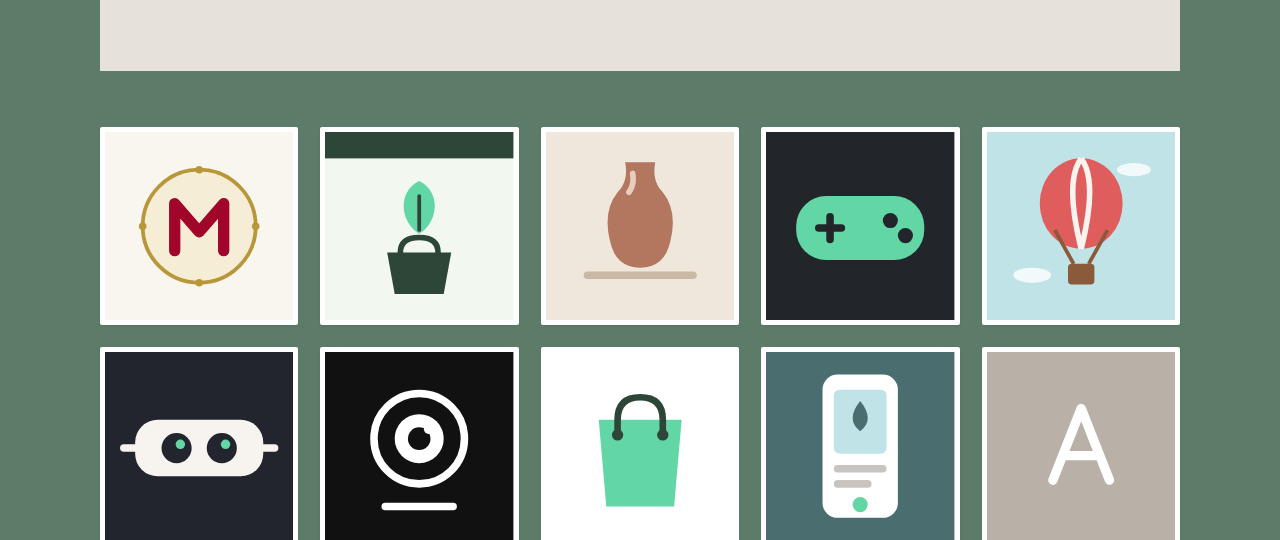
==== commit 6b5b0e41: "Add bilingual Maksims redesign case study above project grid" ====
--- a/index.html
+++ b/index.html
@@ -27,7 +27,7 @@
   <link rel="preconnect" href="https://fonts.gstatic.com" crossorigin>
   <link href="https://fonts.googleapis.com/css2?family=Nunito:ital,wght@0,400;0,600;0,700;1,400&display=swap"
     rel="stylesheet">
-  <link rel="stylesheet" href="style.css?v=3">
+  <link rel="stylesheet" href="style.css?v=4">
   <link rel="icon" href="favicon.ico?v=2">
   <link rel="icon" href="favicon.png?v=2" type="image/png" sizes="32x32">
   <link rel="icon" href="favicon.svg?v=2" type="image/svg+xml" sizes="any">
@@ -64,6 +64,23 @@
 
     </section>
 
+    <section class="redesigns" id="redesigns" aria-labelledby="redesigns-title">
+      <header class="redesigns__heading">
+        <div>
+          <h2 id="redesigns-title">Website redesigns</h2>
+          <p>Before, after, and the thinking behind the changes.</p>
+        </div>
+        <a href="cases/maksims/en.html" class="redesigns__open">Open full case <span aria-hidden="true">↗</span></a>
+      </header>
+      <div class="redesigns__summary">
+        <h3>Maksims OÜ</h3>
+        <p>An accounting website: clearer services and a simpler enquiry flow.</p>
+        <p class="redesigns__meta">Independent redesign concept · Case study in English / Russian · 8 slides</p>
+      </div>
+      <iframe class="redesigns__frame" id="maksims-case" src="cases/maksims/en.html?embed=1"
+        title="Maksims website redesign — eight-slide case study in English and Russian" loading="lazy" height="850"></iframe>
+    </section>
+
     <!-- ===== Works grid ===== -->
     <section class="works" id="works" aria-label="Work">
 
@@ -228,6 +245,7 @@
 
   </div>
 
+  <script src="assets/redesign-case.js" defer></script>
   <script>
     (function () {
       var btn = document.getElementById('copyEmail');
--- a/style.css
+++ b/style.css
@@ -46,6 +46,23 @@
   max-width: 1160px;
   margin: 0 auto;
   padding: 48px 40px 56px;
+}
+
+/* ============ Redesign case studies ============ */
+.redesigns { margin: 72px 0 56px; padding-top: 32px; border-top: 1px solid var(--control-border); }
+.redesigns__heading { display: flex; justify-content: space-between; align-items: baseline; gap: 24px; }
+.redesigns h2 { font-size: clamp(28px, 4vw, 38px); line-height: 1.2; margin-bottom: 10px; }
+.redesigns__open { color: inherit; text-underline-offset: 5px; flex-shrink: 0; padding: 10px 0; }
+.redesigns__summary { margin: 28px 0 22px; }
+.redesigns h3 { font-size: 23px; margin-bottom: 4px; }
+.redesigns__meta { font-size: 14px; margin-top: 8px; }
+.redesigns__frame { display: block; width: 100%; border: 0; background: #f8f6ef; }
+.redesigns__open:focus-visible { outline: 2px solid currentColor; outline-offset: 5px; }
+@media (max-width: 700px) {
+  .redesigns { margin-top: 48px; }
+  .redesigns__heading { display: block; }
+  .redesigns__open { display: inline-block; margin-top: 10px; }
+  .redesigns__frame { height: 1200px; }
 }
 
 /* ============ Brand ============ */
